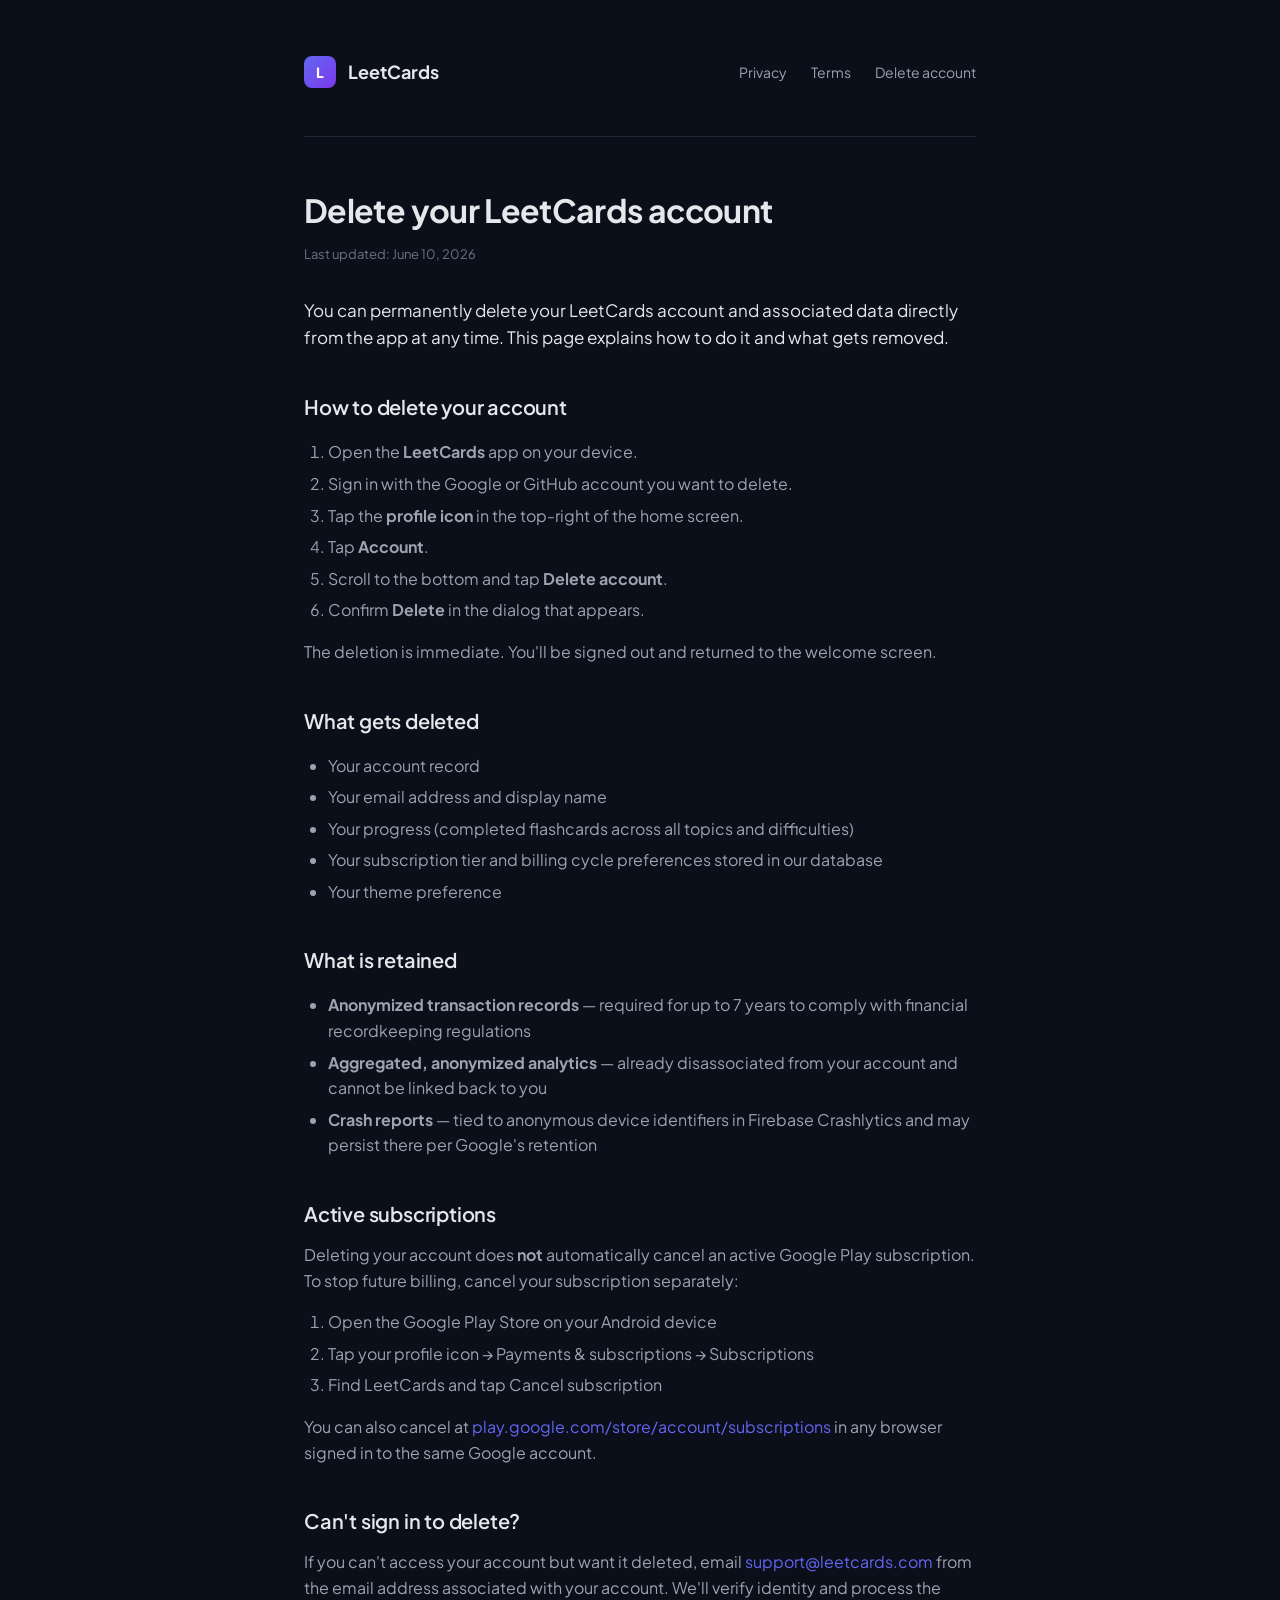
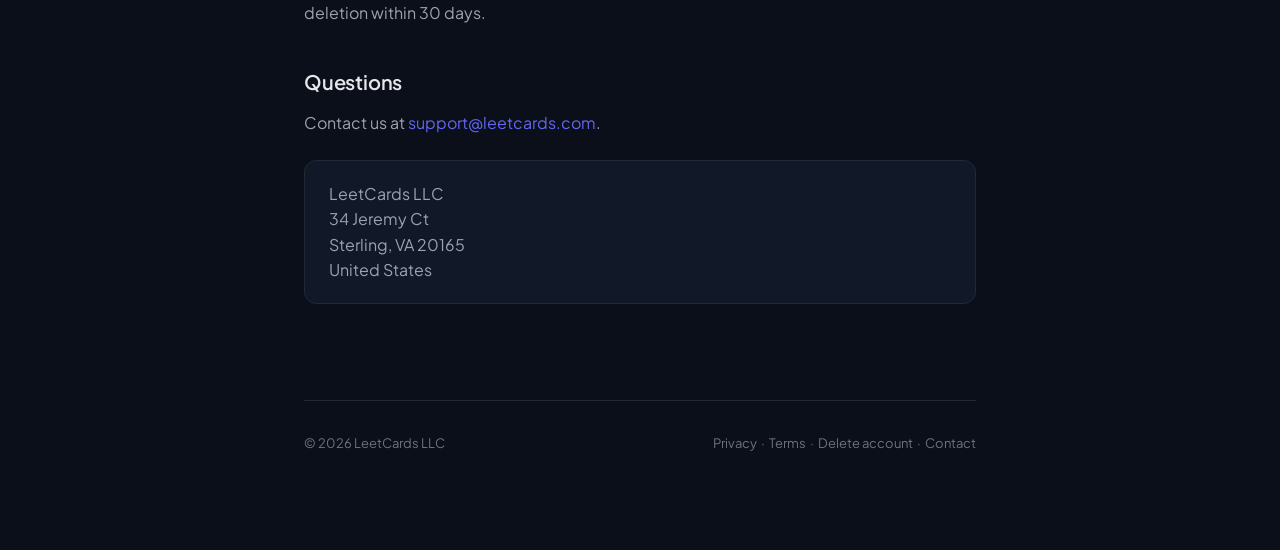
==== delete-account.html @ 354cb997 "Initial landing site with privacy, terms, delete-account" ====
<!DOCTYPE html>
<html lang="en">
<head>
  <meta charset="UTF-8" />
  <meta name="viewport" content="width=device-width, initial-scale=1.0" />
  <title>Delete Account · LeetCards</title>
  <link rel="preconnect" href="https://fonts.googleapis.com" />
  <link rel="preconnect" href="https://fonts.gstatic.com" crossorigin />
  <link href="https://fonts.googleapis.com/css2?family=Plus+Jakarta+Sans:wght@400;500;600;700;800&display=swap" rel="stylesheet" />
  <link rel="stylesheet" href="style.css" />
</head>
<body>
  <div class="container">
    <header>
      <a href="/" class="logo">
        <div class="logo-mark">L</div>
        LeetCards
      </a>
      <nav>
        <a href="/privacy">Privacy</a>
        <a href="/terms">Terms</a>
        <a href="/delete-account">Delete account</a>
      </nav>
    </header>

    <h1>Delete your LeetCards account</h1>
    <p class="meta">Last updated: June 10, 2026</p>

    <p class="lead">You can permanently delete your LeetCards account and associated data directly from the app at any time. This page explains how to do it and what gets removed.</p>

    <h2>How to delete your account</h2>
    <ol>
      <li>Open the <strong>LeetCards</strong> app on your device.</li>
      <li>Sign in with the Google or GitHub account you want to delete.</li>
      <li>Tap the <strong>profile icon</strong> in the top-right of the home screen.</li>
      <li>Tap <strong>Account</strong>.</li>
      <li>Scroll to the bottom and tap <strong>Delete account</strong>.</li>
      <li>Confirm <strong>Delete</strong> in the dialog that appears.</li>
    </ol>
    <p>The deletion is immediate. You'll be signed out and returned to the welcome screen.</p>

    <h2>What gets deleted</h2>
    <ul>
      <li>Your account record</li>
      <li>Your email address and display name</li>
      <li>Your progress (completed flashcards across all topics and difficulties)</li>
      <li>Your subscription tier and billing cycle preferences stored in our database</li>
      <li>Your theme preference</li>
    </ul>

    <h2>What is retained</h2>
    <ul>
      <li><strong>Anonymized transaction records</strong> — required for up to 7 years to comply with financial recordkeeping regulations</li>
      <li><strong>Aggregated, anonymized analytics</strong> — already disassociated from your account and cannot be linked back to you</li>
      <li><strong>Crash reports</strong> — tied to anonymous device identifiers in Firebase Crashlytics and may persist there per Google's retention</li>
    </ul>

    <h2>Active subscriptions</h2>
    <p>Deleting your account does <strong>not</strong> automatically cancel an active Google Play subscription. To stop future billing, cancel your subscription separately:</p>
    <ol>
      <li>Open the Google Play Store on your Android device</li>
      <li>Tap your profile icon → Payments &amp; subscriptions → Subscriptions</li>
      <li>Find LeetCards and tap Cancel subscription</li>
    </ol>
    <p>You can also cancel at <a href="https://play.google.com/store/account/subscriptions">play.google.com/store/account/subscriptions</a> in any browser signed in to the same Google account.</p>

    <h2>Can't sign in to delete?</h2>
    <p>If you can't access your account but want it deleted, email <a href="mailto:support@leetcards.com">support@leetcards.com</a> from the email address associated with your account. We'll verify identity and process the deletion within 30 days.</p>

    <h2>Questions</h2>
    <p>Contact us at <a href="mailto:support@leetcards.com">support@leetcards.com</a>.</p>
    <div class="callout">
      <p>LeetCards LLC<br />
      34 Jeremy Ct<br />
      Sterling, VA 20165<br />
      United States</p>
    </div>

    <footer>
      <div>© 2026 LeetCards LLC</div>
      <div>
        <a href="/privacy">Privacy</a> &nbsp;·&nbsp;
        <a href="/terms">Terms</a> &nbsp;·&nbsp;
        <a href="/delete-account">Delete account</a> &nbsp;·&nbsp;
        <a href="mailto:support@leetcards.com">Contact</a>
      </div>
    </footer>
  </div>
</body>
</html>
---- style.css ----
:root {
  --bg: #0B0F1A;
  --surface: #111827;
  --border: #1F2937;
  --text: #E5E7EB;
  --text-muted: #9CA3AF;
  --text-soft: #6B7280;
  --primary: #6366F1;
  --primary-hover: #818CF8;
  --purple: #7C3AED;
}

* { box-sizing: border-box; }

html, body {
  margin: 0;
  padding: 0;
  background: var(--bg);
  color: var(--text);
  font-family: 'Plus Jakarta Sans', -apple-system, BlinkMacSystemFont, 'Segoe UI', sans-serif;
  font-size: 16px;
  line-height: 1.6;
  -webkit-font-smoothing: antialiased;
}

a {
  color: var(--primary);
  text-decoration: none;
  transition: color 0.15s;
}
a:hover { color: var(--primary-hover); }

.container {
  max-width: 720px;
  margin: 0 auto;
  padding: 32px 24px 96px;
}

header {
  display: flex;
  align-items: center;
  justify-content: space-between;
  padding: 24px 0 48px;
  border-bottom: 1px solid var(--border);
  margin-bottom: 48px;
}

.logo {
  display: flex;
  align-items: center;
  gap: 12px;
  font-weight: 700;
  font-size: 18px;
  color: var(--text);
}

.logo-mark {
  width: 32px;
  height: 32px;
  border-radius: 8px;
  background: linear-gradient(135deg, var(--primary), var(--purple));
  display: grid;
  place-items: center;
  color: white;
  font-weight: 800;
  font-size: 14px;
  letter-spacing: -0.02em;
}

nav {
  display: flex;
  gap: 24px;
  font-size: 14px;
}
nav a { color: var(--text-muted); }
nav a:hover { color: var(--text); }

h1 {
  font-size: 32px;
  font-weight: 700;
  letter-spacing: -0.02em;
  margin: 0 0 8px;
}

h2 {
  font-size: 20px;
  font-weight: 600;
  letter-spacing: -0.01em;
  margin: 40px 0 12px;
}

h3 {
  font-size: 16px;
  font-weight: 600;
  margin: 24px 0 8px;
}

p { margin: 0 0 16px; color: var(--text-muted); }
p.lead {
  color: var(--text);
  font-size: 17px;
}

ul, ol {
  color: var(--text-muted);
  padding-left: 24px;
}
li { margin-bottom: 6px; }

.meta {
  font-size: 13px;
  color: var(--text-soft);
  margin-bottom: 32px;
}

.callout {
  background: var(--surface);
  border: 1px solid var(--border);
  border-radius: 12px;
  padding: 20px 24px;
  margin: 24px 0;
}
.callout p:last-child { margin-bottom: 0; }

footer {
  margin-top: 96px;
  padding-top: 32px;
  border-top: 1px solid var(--border);
  font-size: 13px;
  color: var(--text-soft);
  display: flex;
  justify-content: space-between;
  flex-wrap: wrap;
  gap: 16px;
}
footer a { color: var(--text-soft); }
footer a:hover { color: var(--text-muted); }

.hero {
  text-align: center;
  padding: 64px 0 32px;
}
.hero h1 {
  font-size: 44px;
  background: linear-gradient(135deg, var(--text), var(--primary));
  -webkit-background-clip: text;
  background-clip: text;
  -webkit-text-fill-color: transparent;
  margin-bottom: 16px;
}
.hero p {
  font-size: 18px;
  color: var(--text-muted);
  max-width: 480px;
  margin: 0 auto 32px;
}
.hero .links {
  display: flex;
  gap: 24px;
  justify-content: center;
  font-size: 15px;
}

@media (max-width: 600px) {
  .container { padding: 20px 20px 64px; }
  header { padding: 16px 0 32px; margin-bottom: 32px; }
  h1 { font-size: 26px; }
  .hero h1 { font-size: 32px; }
  nav { gap: 16px; font-size: 13px; }
}
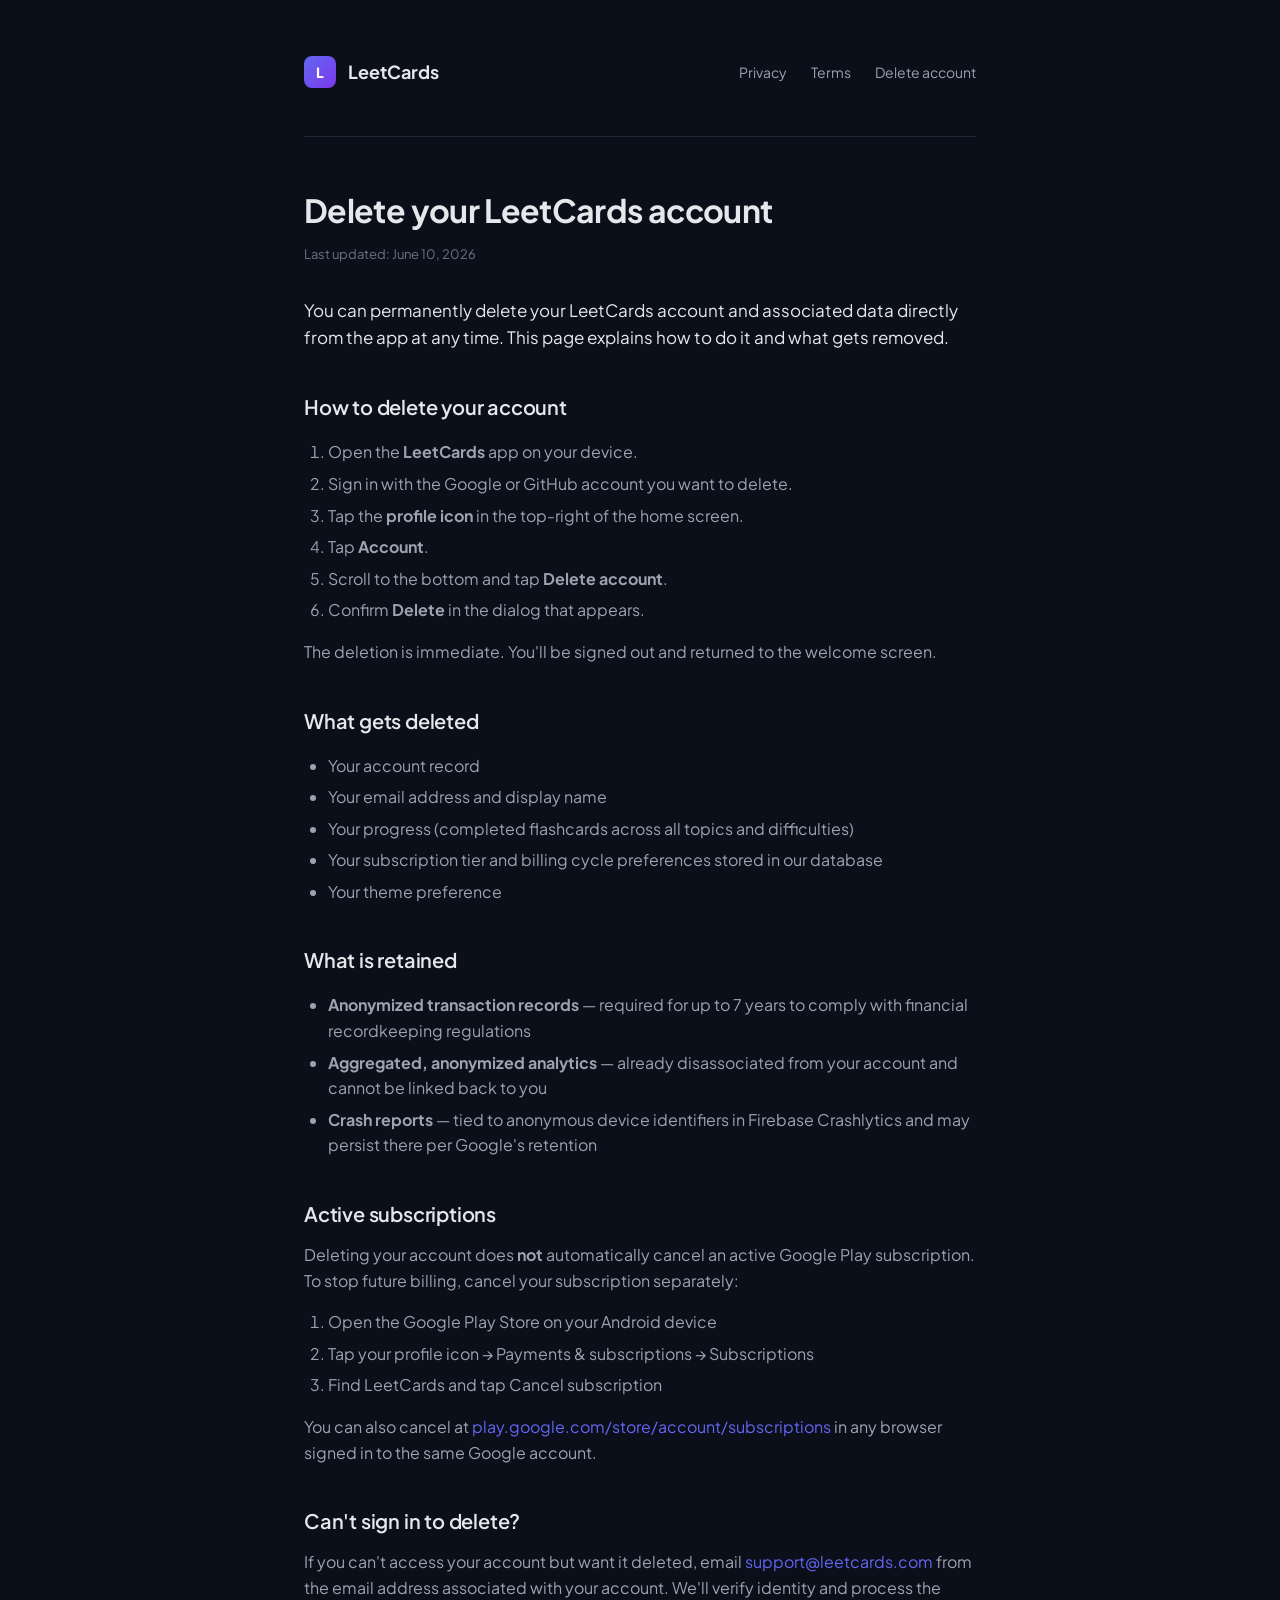
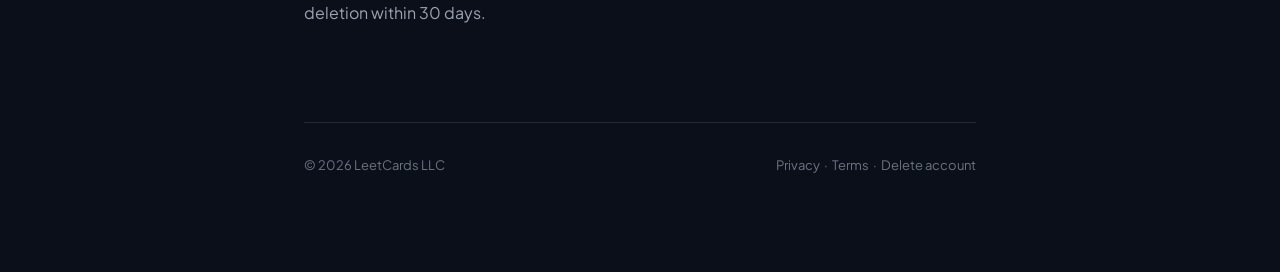
==== commit 170453c9: "Removing address and contact from pages." ====
--- a/delete-account.html
+++ b/delete-account.html
@@ -67,22 +67,12 @@
     <h2>Can't sign in to delete?</h2>
     <p>If you can't access your account but want it deleted, email <a href="mailto:support@leetcards.com">support@leetcards.com</a> from the email address associated with your account. We'll verify identity and process the deletion within 30 days.</p>
 
-    <h2>Questions</h2>
-    <p>Contact us at <a href="mailto:support@leetcards.com">support@leetcards.com</a>.</p>
-    <div class="callout">
-      <p>LeetCards LLC<br />
-      34 Jeremy Ct<br />
-      Sterling, VA 20165<br />
-      United States</p>
-    </div>
-
     <footer>
       <div>© 2026 LeetCards LLC</div>
       <div>
         <a href="/privacy">Privacy</a> &nbsp;·&nbsp;
         <a href="/terms">Terms</a> &nbsp;·&nbsp;
-        <a href="/delete-account">Delete account</a> &nbsp;·&nbsp;
-        <a href="mailto:support@leetcards.com">Contact</a>
+        <a href="/delete-account">Delete account</a>
       </div>
     </footer>
   </div>
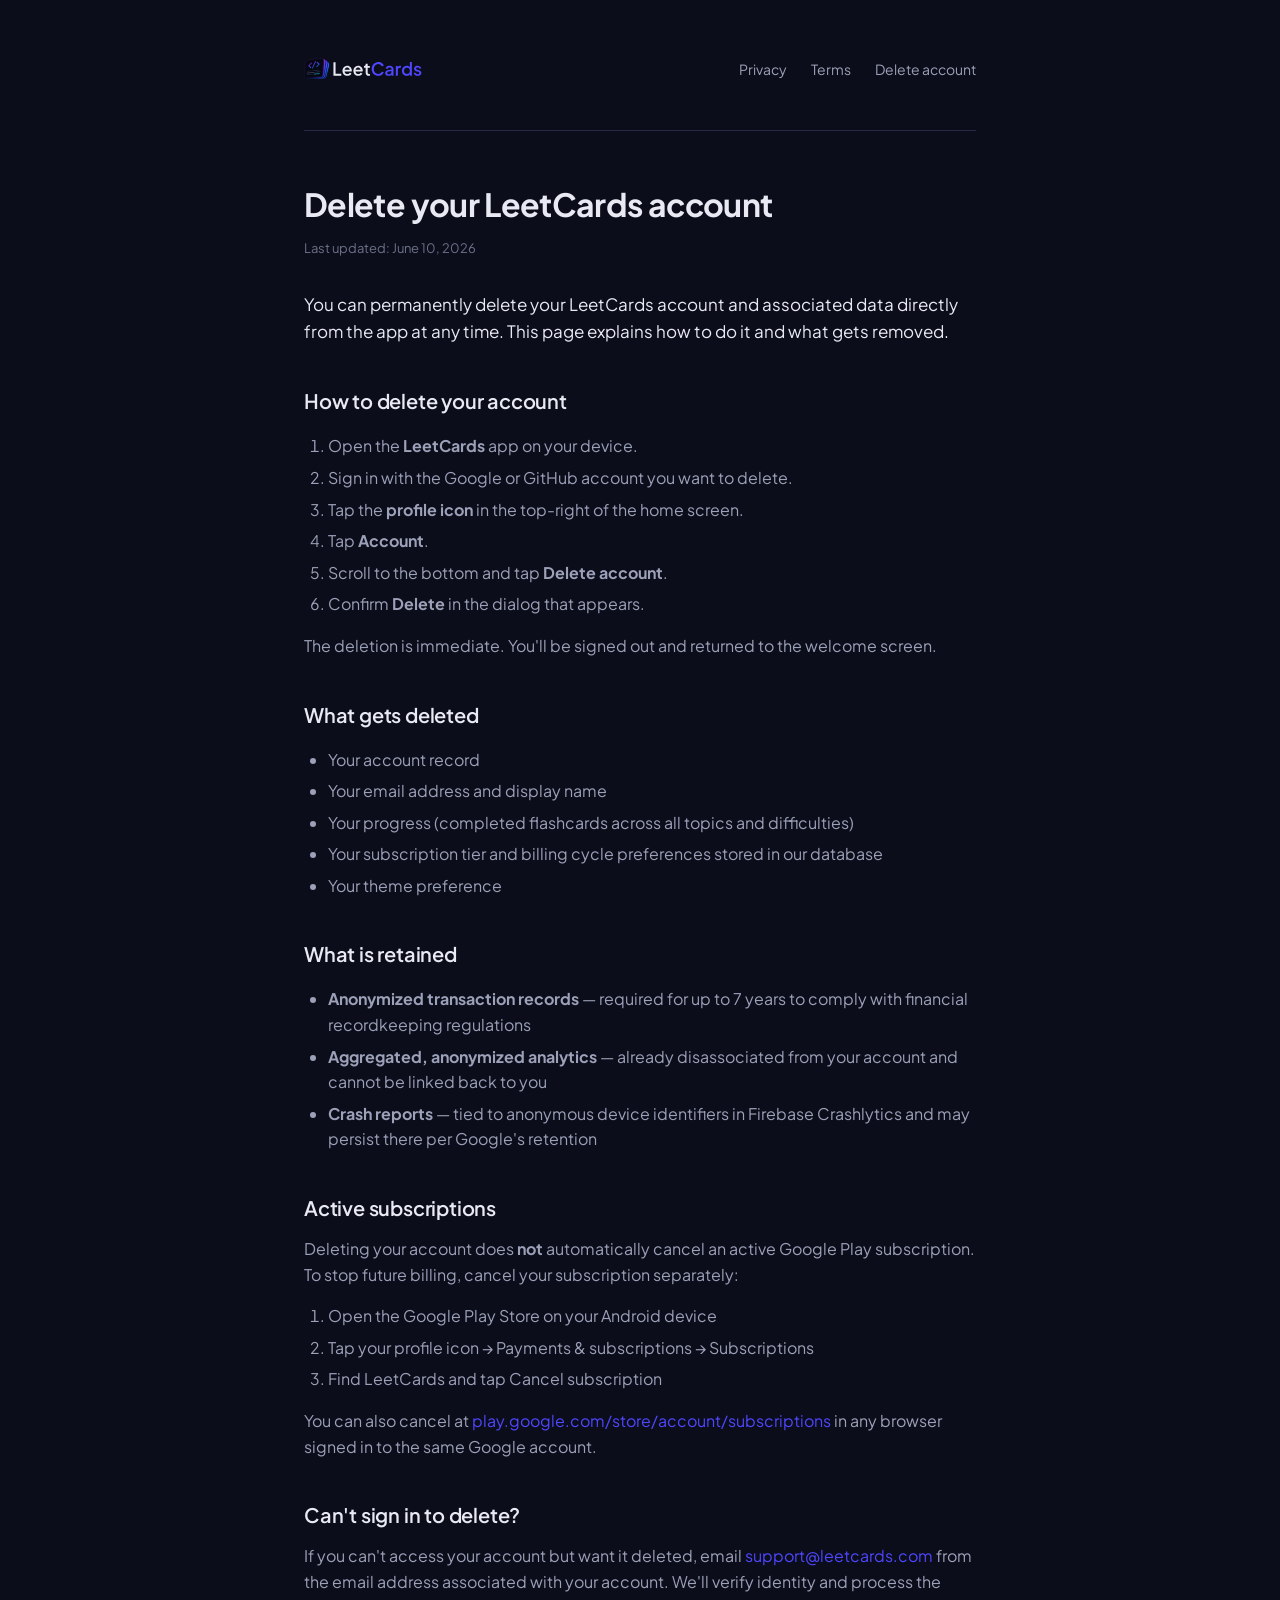
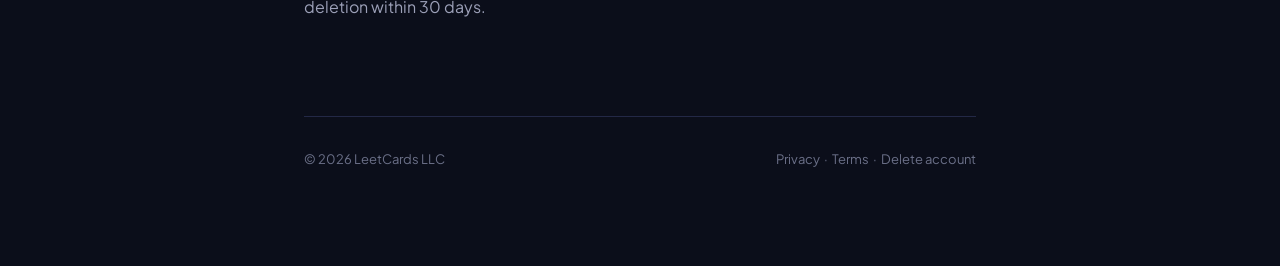
==== commit a04b688f: "Updating color scheme and logo." ====
--- a/delete-account.html
+++ b/delete-account.html
@@ -7,14 +7,14 @@
   <link rel="preconnect" href="https://fonts.googleapis.com" />
   <link rel="preconnect" href="https://fonts.gstatic.com" crossorigin />
   <link href="https://fonts.googleapis.com/css2?family=Plus+Jakarta+Sans:wght@400;500;600;700;800&display=swap" rel="stylesheet" />
+  <link rel="icon" href="/favicon.svg" type="image/svg+xml" />
   <link rel="stylesheet" href="style.css" />
 </head>
 <body>
   <div class="container">
     <header>
       <a href="/" class="logo">
-        <div class="logo-mark">L</div>
-        LeetCards
+        <img class="logo-img" src="/logo.svg" alt="LeetCards" />
       </a>
       <nav>
         <a href="/privacy">Privacy</a>
--- a/style.css
+++ b/style.css
@@ -1,13 +1,15 @@
 :root {
-  --bg: #0B0F1A;
-  --surface: #111827;
-  --border: #1F2937;
-  --text: #E5E7EB;
-  --text-muted: #9CA3AF;
-  --text-soft: #6B7280;
-  --primary: #6366F1;
-  --primary-hover: #818CF8;
-  --purple: #7C3AED;
+  --bg: #0B0E1A;
+  --surface: #161A2C;
+  --surface-hi: #232846;
+  --border: #232846;
+  --text: #E8E9F2;
+  --text-muted: #9CA0B8;
+  --text-soft: #6B7088;
+  --primary: #4F46FF;
+  --primary-hover: #6E66FF;
+  --purple: #7B2FF7;
+  --blue: #1E6BFF;
 }
 
 * { box-sizing: border-box; }
@@ -58,13 +60,19 @@
   width: 32px;
   height: 32px;
   border-radius: 8px;
-  background: linear-gradient(135deg, var(--primary), var(--purple));
+  background: linear-gradient(135deg, var(--purple), var(--primary) 45%, var(--blue));
   display: grid;
   place-items: center;
   color: white;
   font-weight: 800;
   font-size: 14px;
   letter-spacing: -0.02em;
+}
+
+.logo-img {
+  height: 26px;
+  width: auto;
+  display: block;
 }
 
 nav {
@@ -140,9 +148,16 @@
   text-align: center;
   padding: 64px 0 32px;
 }
+.hero-logo {
+  height: 60px;
+  width: auto;
+  max-width: 100%;
+  margin: 0 auto 24px;
+  display: block;
+}
 .hero h1 {
   font-size: 44px;
-  background: linear-gradient(135deg, var(--text), var(--primary));
+  background: linear-gradient(135deg, var(--purple), var(--primary) 45%, var(--blue));
   -webkit-background-clip: text;
   background-clip: text;
   -webkit-text-fill-color: transparent;
@@ -166,5 +181,7 @@
   header { padding: 16px 0 32px; margin-bottom: 32px; }
   h1 { font-size: 26px; }
   .hero h1 { font-size: 32px; }
+  .hero-logo { height: 44px; }
+  .logo-img { height: 22px; }
   nav { gap: 16px; font-size: 13px; }
 }
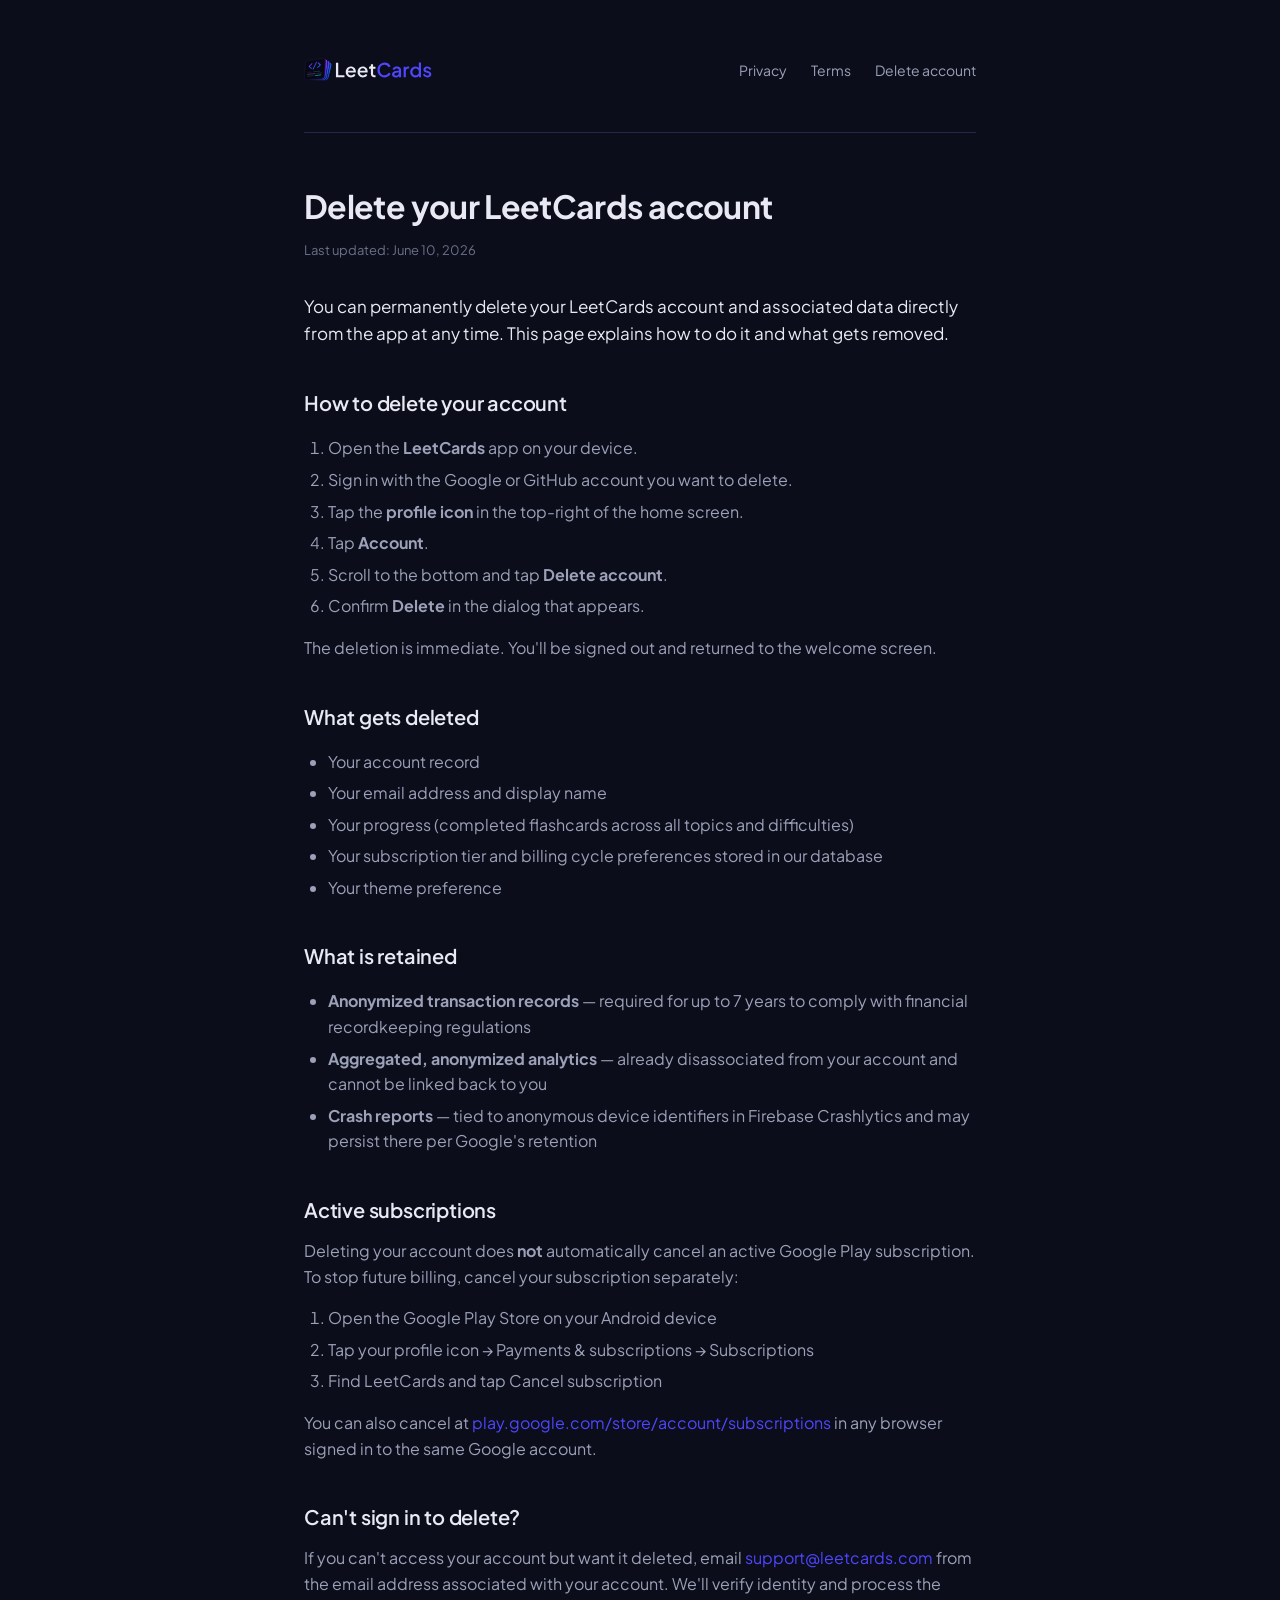
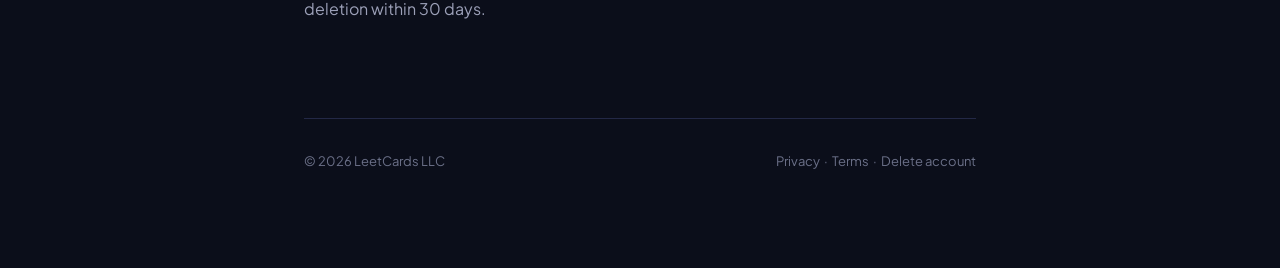
==== commit 0f37af67: "Updating structure." ====
--- a/delete-account.html
+++ b/delete-account.html
@@ -3,18 +3,19 @@
 <head>
   <meta charset="UTF-8" />
   <meta name="viewport" content="width=device-width, initial-scale=1.0" />
+  <meta name="theme-color" content="#0B0E1A" />
   <title>Delete Account · LeetCards</title>
   <link rel="preconnect" href="https://fonts.googleapis.com" />
   <link rel="preconnect" href="https://fonts.gstatic.com" crossorigin />
   <link href="https://fonts.googleapis.com/css2?family=Plus+Jakarta+Sans:wght@400;500;600;700;800&display=swap" rel="stylesheet" />
-  <link rel="icon" href="/favicon.svg" type="image/svg+xml" />
-  <link rel="stylesheet" href="style.css" />
+  <link rel="icon" href="/assets/favicon.svg" type="image/svg+xml" />
+  <link rel="stylesheet" href="style.css?v=2" />
 </head>
 <body>
   <div class="container">
     <header>
       <a href="/" class="logo">
-        <img class="logo-img" src="/logo.svg" alt="LeetCards" />
+        <img class="logo-img" src="/assets/logo.svg" alt="LeetCards" width="118" height="26" />
       </a>
       <nav>
         <a href="/privacy">Privacy</a>
--- a/style.css
+++ b/style.css
@@ -70,7 +70,7 @@
 }
 
 .logo-img {
-  height: 26px;
+  height: 28px;
   width: auto;
   display: block;
 }
@@ -176,12 +176,48 @@
   font-size: 15px;
 }
 
+.badge {
+  display: inline-flex;
+  align-items: center;
+  gap: 9px;
+  padding: 9px 18px;
+  border-radius: 999px;
+  background: var(--surface);
+  border: 1px solid var(--border);
+  color: var(--text-muted);
+  font-size: 14px;
+  font-weight: 500;
+}
+.badge-dot {
+  width: 8px;
+  height: 8px;
+  border-radius: 50%;
+  background: linear-gradient(135deg, var(--purple), var(--blue));
+}
+
+/* Landing page: vertically center the hero, pin the footer to the bottom */
+body.landing .container {
+  min-height: 100vh;
+  display: flex;
+  flex-direction: column;
+}
+body.landing .hero {
+  flex: 1;
+  display: flex;
+  flex-direction: column;
+  justify-content: center;
+  padding: 32px 0;
+}
+body.landing footer {
+  margin-top: 0;
+}
+
 @media (max-width: 600px) {
   .container { padding: 20px 20px 64px; }
   header { padding: 16px 0 32px; margin-bottom: 32px; }
   h1 { font-size: 26px; }
   .hero h1 { font-size: 32px; }
   .hero-logo { height: 44px; }
-  .logo-img { height: 22px; }
+  .logo-img { height: 24px; }
   nav { gap: 16px; font-size: 13px; }
 }
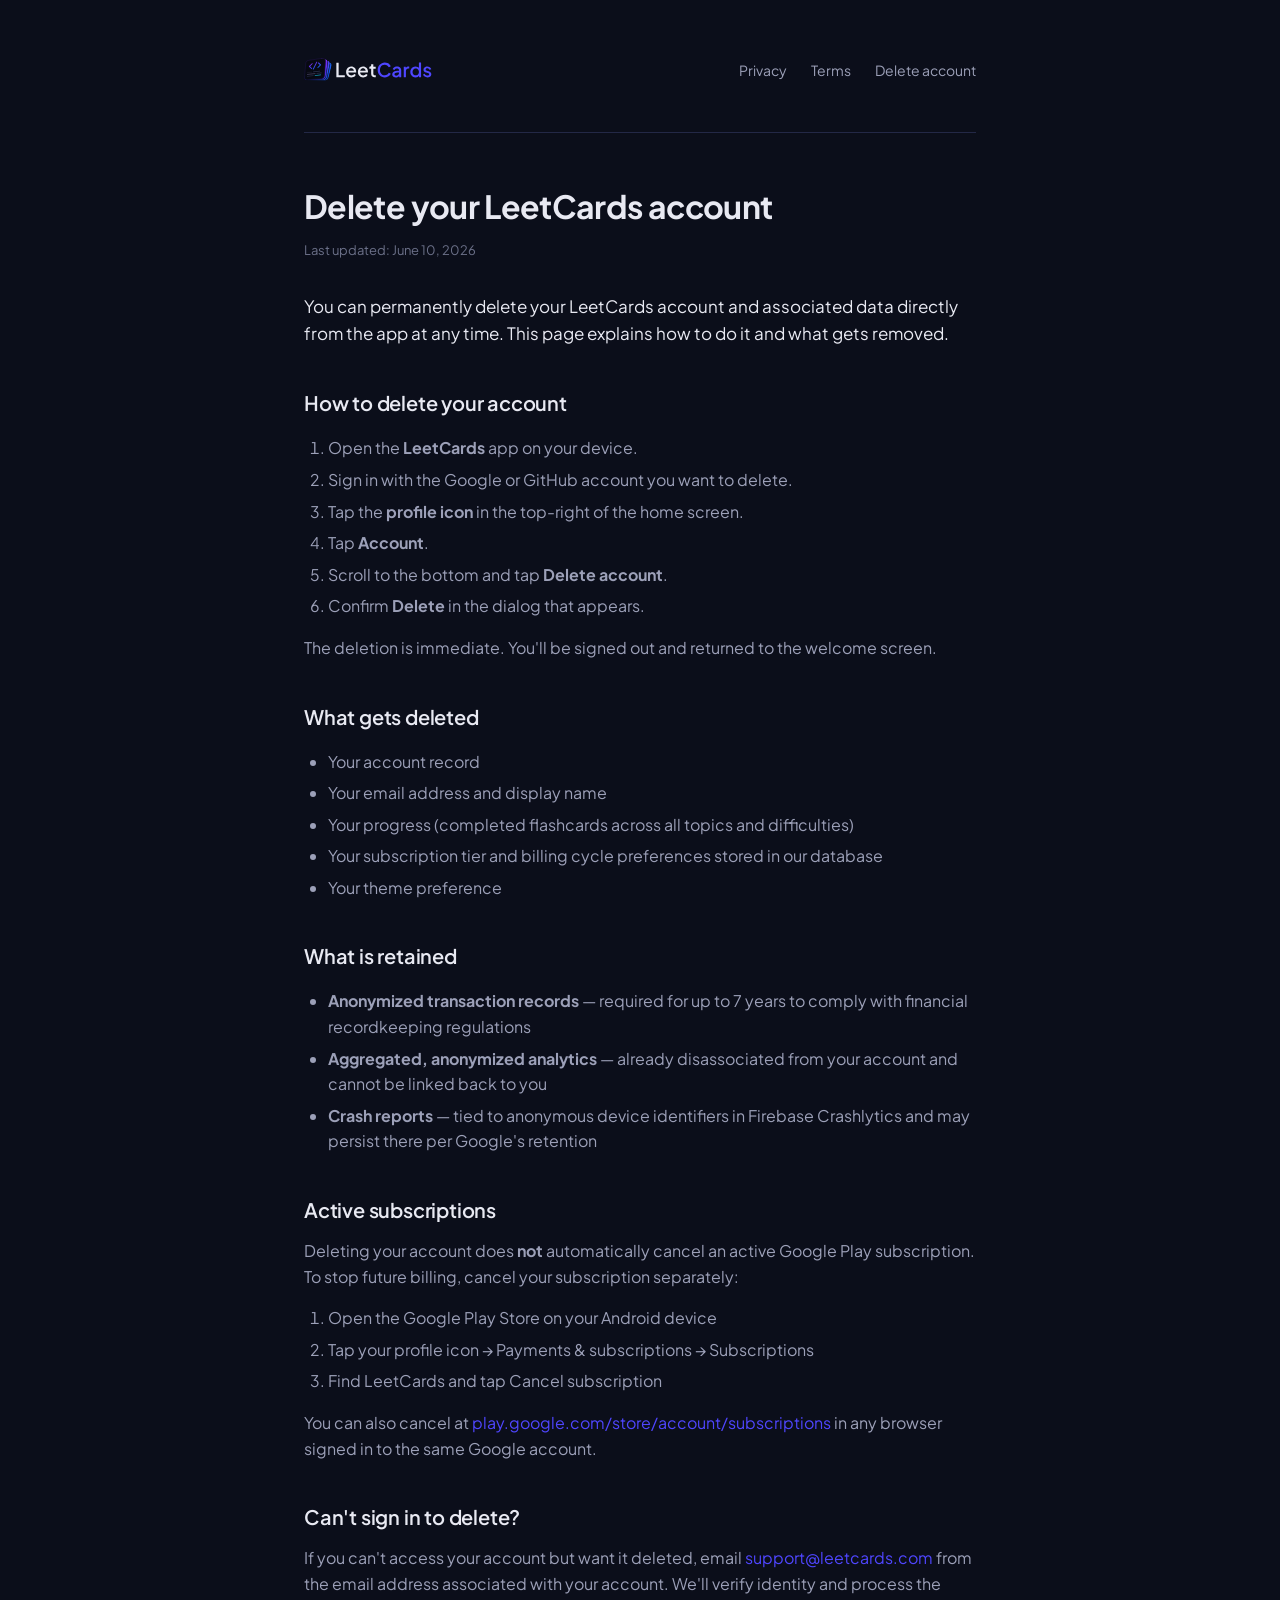
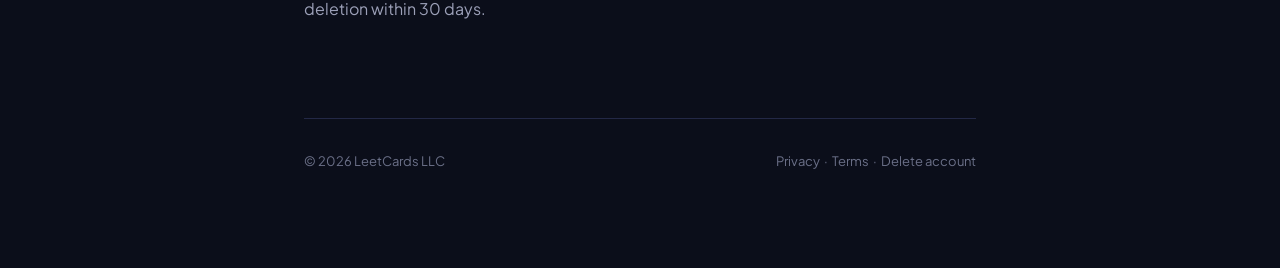
==== commit 0f8f8bf2: "Link to Google Play listing and add iOS coming soon note. - Replace "Coming soon to Google Play" pil" ====
--- a/delete-account.html
+++ b/delete-account.html
@@ -9,7 +9,7 @@
   <link rel="preconnect" href="https://fonts.gstatic.com" crossorigin />
   <link href="https://fonts.googleapis.com/css2?family=Plus+Jakarta+Sans:wght@400;500;600;700;800&display=swap" rel="stylesheet" />
   <link rel="icon" href="/assets/favicon.svg" type="image/svg+xml" />
-  <link rel="stylesheet" href="style.css?v=2" />
+  <link rel="stylesheet" href="style.css?v=3" />
 </head>
 <body>
   <div class="container">
--- a/style.css
+++ b/style.css
@@ -171,26 +171,36 @@
 }
 .hero .links {
   display: flex;
-  gap: 24px;
+  flex-direction: column;
+  gap: 12px;
   justify-content: center;
+  align-items: center;
   font-size: 15px;
 }
 
-.badge {
+/* Official Google Play badge; the PNG includes Google's required clear space */
+.store-badge {
+  display: block;
+  line-height: 0;
+  transition: opacity 0.15s;
+}
+.store-badge:hover { opacity: 0.85; }
+.store-badge img {
+  height: 60px;
+  width: auto;
+}
+
+.coming-soon {
   display: inline-flex;
   align-items: center;
-  gap: 9px;
-  padding: 9px 18px;
-  border-radius: 999px;
-  background: var(--surface);
-  border: 1px solid var(--border);
-  color: var(--text-muted);
-  font-size: 14px;
+  gap: 8px;
+  color: var(--text-soft);
+  font-size: 13px;
   font-weight: 500;
 }
-.badge-dot {
-  width: 8px;
-  height: 8px;
+.coming-soon-dot {
+  width: 6px;
+  height: 6px;
   border-radius: 50%;
   background: linear-gradient(135deg, var(--purple), var(--blue));
 }
